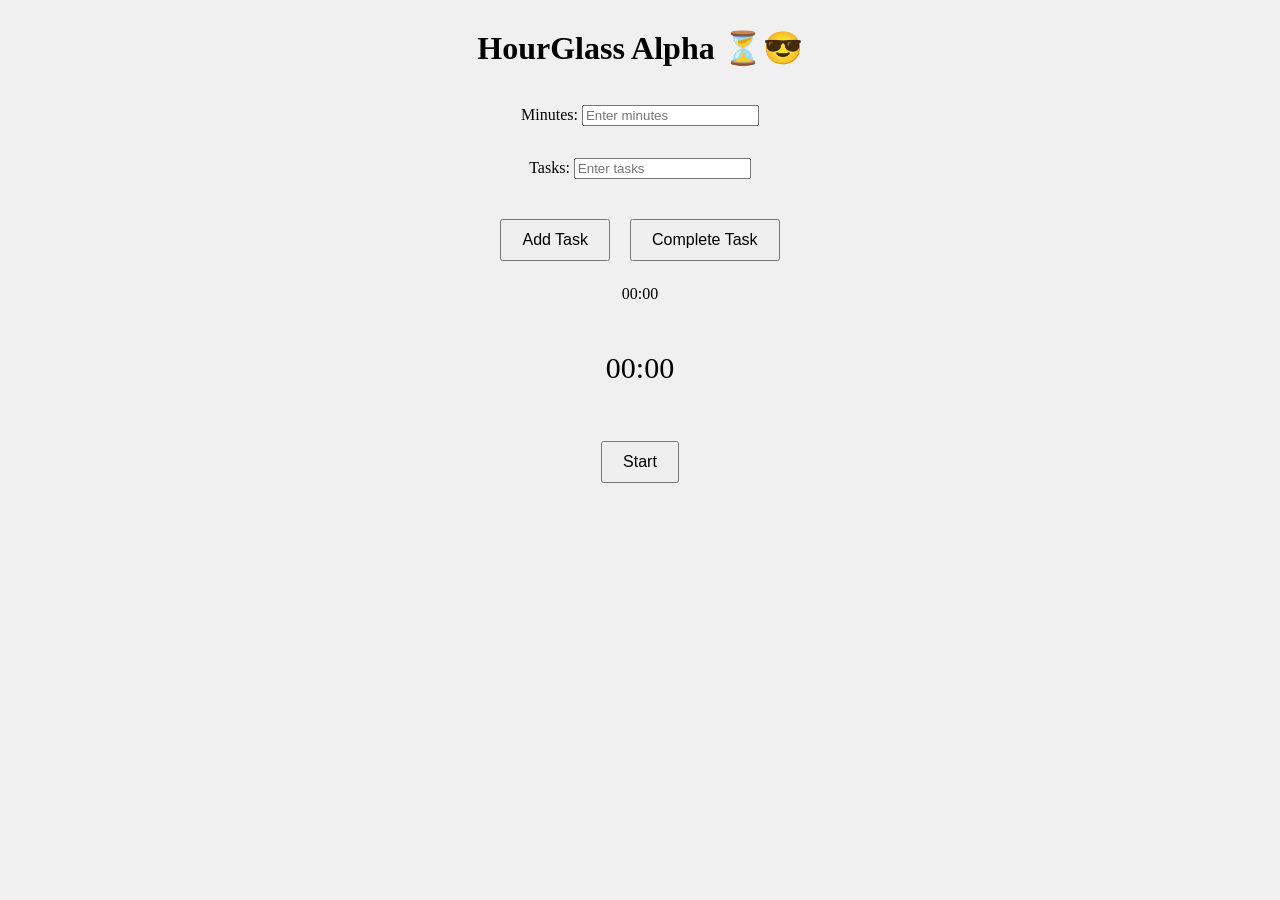
==== hourglass.html @ 82bea5c6 "Add files via upload" ====
<head>
    <title>Countdown Timer</title>
    <style>
        body {
            display: flex;
            flex-direction: column;
            align-items: center;
            justify-content: center;
            background-color: #f0f0f0;
        }
        #tasktimer {
            font-size: 30px;
            margin: 16px;
        }
        button {
            padding: 10px 20px;
            font-size: 16px;
            margin: 8px;
        }
    </style>
</head>
<body>
    <h1>HourGlass Alpha ⏳😎</h1>
    <p>Minutes: <input type="number" id="minutesInput" placeholder="Enter minutes" min="1">
    </p>

    <p>Tasks: <input type="number" id="tasksInput" placeholder="Enter tasks" min="0">
    </p>

        <!--<div id="taskInputs">
            <input type="text" class="task-input1" placeholder="Enter task #1"> 
            <input type="text" class="task-input2" placeholder="Enter task #2">
            <input type="text" class="task-input3" placeholder="Enter task #3"> 
        </div>
        -->

        <p>
        <button onclick="addTask()">Add  Task</button>
        <button onclick="completeTask()">Complete Task</button>
    </p>

    <div id="timer">00:00</div>
    <p><div id="tasktimer">00:00</div></p>
    
    <button id="start" onclick="toggleTimer()">Start</button>

    <script>
        let timerInterval;
        let timeRemaining;
        let isPaused = true;
        let countTasks=3;

        function toggleTimer() {
            const minutesInput = document.getElementById('minutesInput').value;
            if (isPaused) {
                if (!timerInterval) {
                    timeRemaining = parseInt(minutesInput) * 60;
                }
                timerInterval = setInterval(updateTimer, 1000);
                isPaused = false;
                document.getElementById('start').textContent = 'Pause'
            } else {
                clearInterval(timerInterval);
                timerInterval = null;
                isPaused = true;
                document.getElementById('start').textContent = 'Start'
            }
        }


        function addTask() {
            countTasks++;
            document.getElementById('tasksInput').value = countTasks;
            /*const newInput = document.createElement('input');
            newInput.type = 'text';
            newInput.className = 'task-input'+countTasks;
            newInput.placeholder = 'Enter task #'+countTasks; */

        }


        function completeTask() {
            countTasks-=1;
            document.getElementById('tasksInput').value = countTasks;   
        }

        function updateTimer() {
            if (timeRemaining <= 0) {
                clearInterval(timerInterval);
                timerInterval = null;
                //alert("Time's up!");
                return;
            }

            timeRemaining--;
            const minutes = Math.floor(timeRemaining / 60);
            const seconds = timeRemaining % 60;

            taskTimeRemaining=Math.floor(timeRemaining/countTasks);
            const taskminutes = Math.floor(taskTimeRemaining / 60);
            const taskseconds = Math.floor(taskTimeRemaining % 60);


            document.getElementById('timer').textContent = 
                `${minutes.toString().padStart(2, '0')}:${seconds.toString().padStart(2, '0')}`;


            document.getElementById('tasktimer').textContent = 
                `${taskminutes.toString().padStart(2, '0')}:${taskseconds.toString().padStart(2, '0')}`; 
        }
    </script>
</body>
</html>
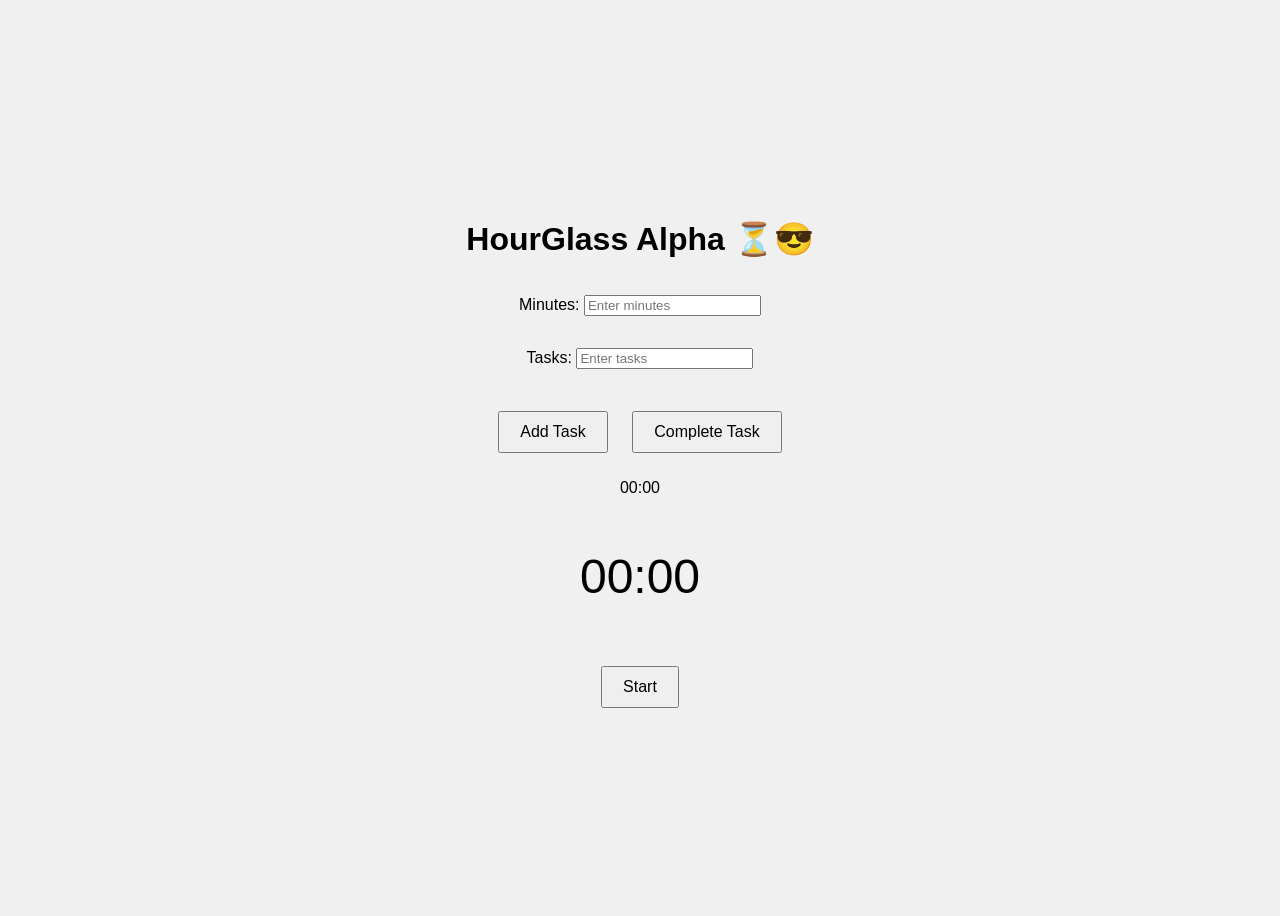
==== commit 7eaff706: "Update font" ====
--- a/hourglass.html
+++ b/hourglass.html
@@ -2,20 +2,22 @@
     <title>Countdown Timer</title>
     <style>
         body {
+            font-family: Arial, sans-serif;
             display: flex;
             flex-direction: column;
             align-items: center;
             justify-content: center;
+            height: 100vh;
             background-color: #f0f0f0;
         }
         #tasktimer {
-            font-size: 30px;
-            margin: 16px;
+            font-size: 48px;
+            margin: 20px;
         }
         button {
             padding: 10px 20px;
             font-size: 16px;
-            margin: 8px;
+            margin: 10px;
         }
     </style>
 </head>
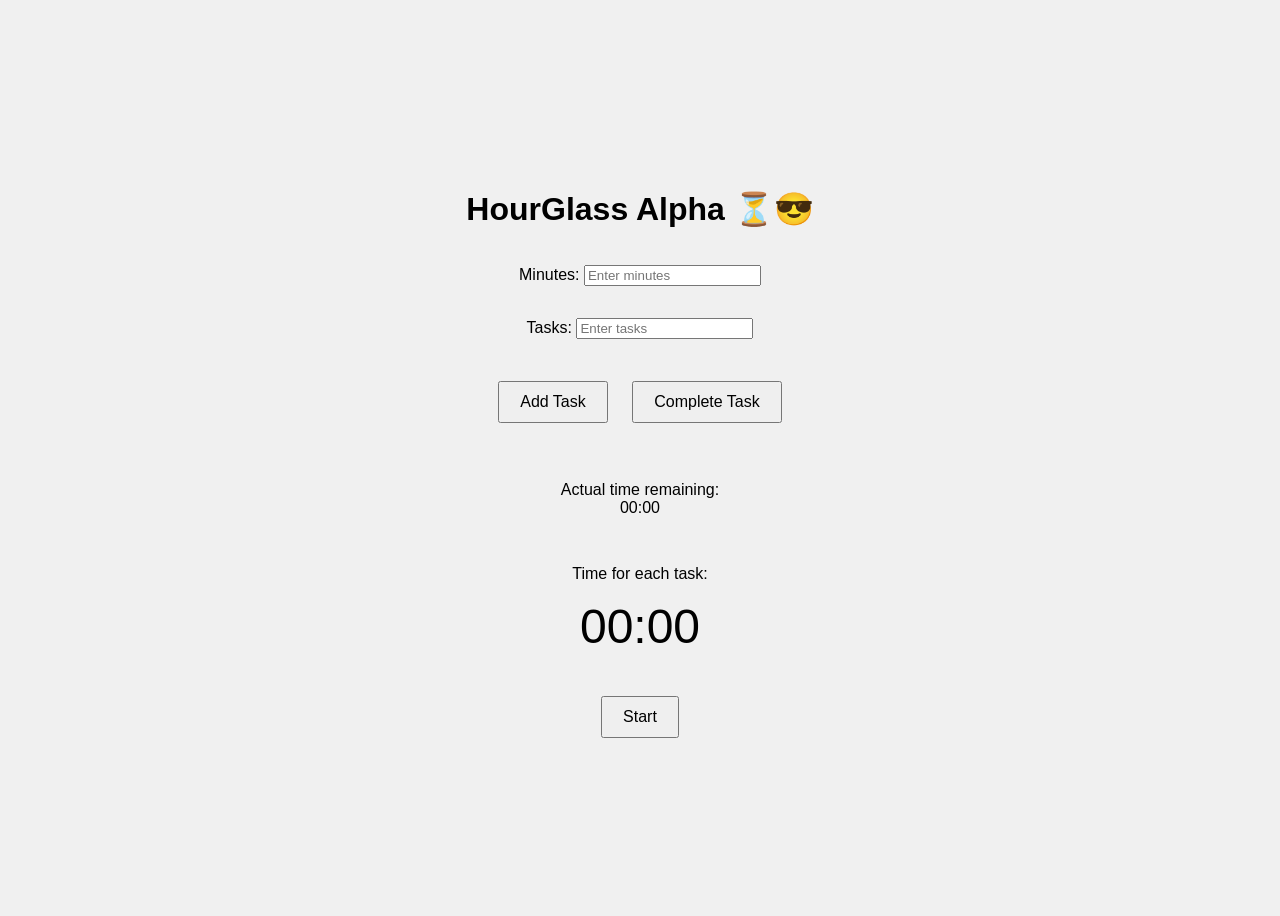
==== commit 452d0d51: "Update hourglass.html" ====
--- a/hourglass.html
+++ b/hourglass.html
@@ -12,7 +12,7 @@
         }
         #tasktimer {
             font-size: 48px;
-            margin: 20px;
+            margin: 4x;
         }
         button {
             padding: 10px 20px;
@@ -22,7 +22,7 @@
     </style>
 </head>
 <body>
-    <h1>HourGlass Alpha ⏳😎</h1>
+    <h1 id="title">HourGlass Alpha ⏳😎</h1>
     <p>Minutes: <input type="number" id="minutesInput" placeholder="Enter minutes" min="1">
     </p>
 
@@ -40,9 +40,14 @@
         <button onclick="addTask()">Add  Task</button>
         <button onclick="completeTask()">Complete Task</button>
     </p>
+    <p></p>
+    Actual time remaining:
+    <div id="timer">00:00</div>
+</p>
 
-    <div id="timer">00:00</div>
-    <p><div id="tasktimer">00:00</div></p>
+
+    <p>
+        Time for each task:<div id="tasktimer">00:00</div></p>
     
     <button id="start" onclick="toggleTimer()">Start</button>
 
@@ -90,7 +95,7 @@
             if (timeRemaining <= 0) {
                 clearInterval(timerInterval);
                 timerInterval = null;
-                //alert("Time's up!");
+                document.getElementById('title').textContent = 'HourGlass Alpha ⏳😵'
                 return;
             }
 
@@ -104,12 +109,12 @@
 
 
             document.getElementById('timer').textContent = 
-                `${minutes.toString().padStart(2, '0')}:${seconds.toString().padStart(2, '0')}`;
+                `${minutes.toString()}:${seconds.toString().padStart(2, '0')}`;
 
 
             document.getElementById('tasktimer').textContent = 
-                `${taskminutes.toString().padStart(2, '0')}:${taskseconds.toString().padStart(2, '0')}`; 
-        }
+                `${taskminutes.toString()}:${taskseconds.toString().padStart(2, '0')}`; 
+        }a
     </script>
 </body>
 </html>
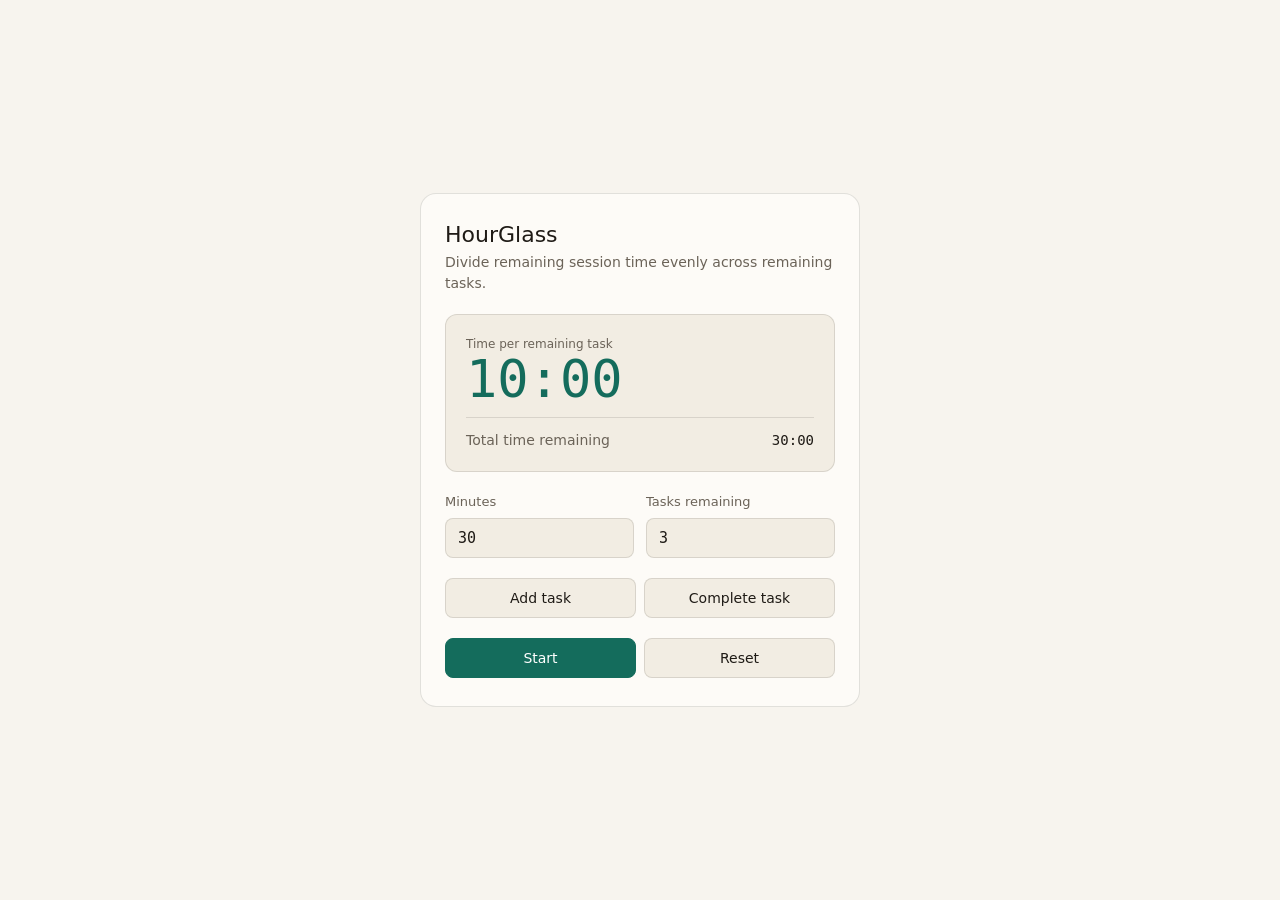
==== commit b48091d8: "Rebuild opt-out guide as an accessible interactive workbench, unslop UI, and fix site defects" ====
--- a/hourglass.html
+++ b/hourglass.html
@@ -1,120 +1,352 @@
+<!DOCTYPE html>
+<html lang="en">
 <head>
-    <title>Countdown Timer</title>
-    <style>
-        body {
-            font-family: Arial, sans-serif;
-            display: flex;
-            flex-direction: column;
-            align-items: center;
-            justify-content: center;
-            height: 100vh;
-            background-color: #f0f0f0;
-        }
-        #tasktimer {
-            font-size: 48px;
-            margin: 4x;
-        }
-        button {
-            padding: 10px 20px;
-            font-size: 16px;
-            margin: 10px;
-        }
-    </style>
+  <meta charset="UTF-8">
+  <meta name="viewport" content="width=device-width, initial-scale=1">
+  <meta name="color-scheme" content="light dark">
+  <title>HourGlass — Task Pacing Timer</title>
+  <style>
+    :root {
+      --bg-light: #f7f4ee;
+      --card-light: #fdfbf7;
+      --raised-light: #f2ede3;
+      --border-light: rgba(31, 27, 22, 0.12);
+      --text-light: #1f1b16;
+      --muted-light: #6b6358;
+      --accent-light: #146c5c;
+      --accent-ink-light: #ffffff;
+
+      --bg-dark: #141415;
+      --card-dark: #19191b;
+      --raised-dark: #232325;
+      --border-dark: rgba(237, 237, 237, 0.12);
+      --text-dark: #ededed;
+      --muted-dark: #8c8c93;
+      --accent-dark: #4cc38a;
+      --accent-ink-dark: #0d1f17;
+
+      --bg: var(--bg-light);
+      --card: var(--card-light);
+      --raised: var(--raised-light);
+      --border: var(--border-light);
+      --text: var(--text-light);
+      --muted: var(--muted-light);
+      --accent: var(--accent-light);
+      --accent-ink: var(--accent-ink-light);
+
+      color-scheme: light dark;
+    }
+
+    @media (prefers-color-scheme: dark) {
+      :root {
+        --bg: var(--bg-dark);
+        --card: var(--card-dark);
+        --raised: var(--raised-dark);
+        --border: var(--border-dark);
+        --text: var(--text-dark);
+        --muted: var(--muted-dark);
+        --accent: var(--accent-dark);
+        --accent-ink: var(--accent-ink-dark);
+      }
+    }
+
+    @supports (color: light-dark(white, black)) {
+      :root {
+        --bg: light-dark(var(--bg-light), var(--bg-dark));
+        --card: light-dark(var(--card-light), var(--card-dark));
+        --raised: light-dark(var(--raised-light), var(--raised-dark));
+        --border: light-dark(var(--border-light), var(--border-dark));
+        --text: light-dark(var(--text-light), var(--text-dark));
+        --muted: light-dark(var(--muted-light), var(--muted-dark));
+        --accent: light-dark(var(--accent-light), var(--accent-dark));
+        --accent-ink: light-dark(var(--accent-ink-light), var(--accent-ink-dark));
+      }
+    }
+
+    *, *::before, *::after { box-sizing: border-box; }
+
+    body {
+      margin: 0;
+      min-block-size: 100vh;
+      display: grid;
+      place-items: center;
+      padding: 24px;
+      font-family: ui-sans-serif, -apple-system, BlinkMacSystemFont, "Segoe UI", system-ui, sans-serif;
+      background-color: var(--bg);
+      color: var(--text);
+      line-height: 1.5;
+    }
+
+    main {
+      inline-size: min(440px, 100%);
+      padding: 28px 24px;
+      background-color: var(--card);
+      border: 1px solid var(--border);
+      border-radius: 16px;
+      display: flex;
+      flex-direction: column;
+      gap: 20px;
+    }
+
+    h1 {
+      margin: 0;
+      font-size: 1.375rem;
+      font-weight: 500;
+      line-height: 1.2;
+    }
+
+    .subtitle {
+      margin: 4px 0 0;
+      font-size: 0.875rem;
+      color: var(--muted);
+    }
+
+    .readout {
+      padding: 20px;
+      background-color: var(--raised);
+      border: 1px solid var(--border);
+      border-radius: 12px;
+      display: flex;
+      flex-direction: column;
+      gap: 12px;
+    }
+
+    .readout-label {
+      font-size: 0.75rem;
+      color: var(--muted);
+    }
+
+    #tasktimer {
+      font-family: ui-monospace, "SFMono-Regular", Menlo, Consolas, monospace;
+      font-size: clamp(2.5rem, 2rem + 2vw, 3.25rem);
+      font-weight: 500;
+      line-height: 1;
+      font-variant-numeric: tabular-nums;
+      color: var(--accent);
+    }
+
+    .total-row {
+      display: flex;
+      justify-content: space-between;
+      align-items: baseline;
+      padding-top: 12px;
+      border-top: 1px solid var(--border);
+      font-size: 0.875rem;
+      color: var(--muted);
+    }
+
+    #timer {
+      font-family: ui-monospace, "SFMono-Regular", Menlo, Consolas, monospace;
+      font-variant-numeric: tabular-nums;
+      color: var(--text);
+      font-weight: 500;
+    }
+
+    .inputs {
+      display: grid;
+      grid-template-columns: 1fr 1fr;
+      gap: 12px;
+    }
+
+    label {
+      display: flex;
+      flex-direction: column;
+      gap: 6px;
+      font-size: 0.8125rem;
+      color: var(--muted);
+      font-weight: 500;
+    }
+
+    input[type="number"] {
+      inline-size: 100%;
+      min-block-size: 40px;
+      padding: 8px 12px;
+      border-radius: 8px;
+      border: 1px solid var(--border);
+      background-color: var(--raised);
+      color: var(--text);
+      font-family: ui-monospace, "SFMono-Regular", Menlo, Consolas, monospace;
+      font-size: 0.9375rem;
+    }
+
+    .controls {
+      display: flex;
+      gap: 8px;
+      flex-wrap: wrap;
+    }
+
+    button {
+      flex: 1;
+      min-block-size: 40px;
+      padding: 8px 14px;
+      border-radius: 8px;
+      border: 1px solid var(--border);
+      background-color: var(--raised);
+      color: var(--text);
+      font-family: inherit;
+      font-size: 0.875rem;
+      font-weight: 500;
+      cursor: pointer;
+    }
+
+    button.primary {
+      background-color: var(--accent);
+      border-color: var(--accent);
+      color: var(--accent-ink);
+    }
+
+    :where(button, input):focus-visible {
+      outline: 2px solid var(--accent);
+      outline-offset: 2px;
+    }
+  </style>
 </head>
 <body>
-    <h1 id="title">HourGlass Alpha ⏳😎</h1>
-    <p>Minutes: <input type="number" id="minutesInput" placeholder="Enter minutes" min="1">
-    </p>
-
-    <p>Tasks: <input type="number" id="tasksInput" placeholder="Enter tasks" min="0">
-    </p>
-
-        <!--<div id="taskInputs">
-            <input type="text" class="task-input1" placeholder="Enter task #1"> 
-            <input type="text" class="task-input2" placeholder="Enter task #2">
-            <input type="text" class="task-input3" placeholder="Enter task #3"> 
-        </div>
-        -->
-
-        <p>
-        <button onclick="addTask()">Add  Task</button>
-        <button onclick="completeTask()">Complete Task</button>
-    </p>
-    <p></p>
-    Actual time remaining:
-    <div id="timer">00:00</div>
-</p>
-
-
-    <p>
-        Time for each task:<div id="tasktimer">00:00</div></p>
-    
-    <button id="start" onclick="toggleTimer()">Start</button>
-
-    <script>
-        let timerInterval;
-        let timeRemaining;
-        let isPaused = true;
-        let countTasks=3;
-
-        function toggleTimer() {
-            const minutesInput = document.getElementById('minutesInput').value;
-            if (isPaused) {
-                if (!timerInterval) {
-                    timeRemaining = parseInt(minutesInput) * 60;
-                }
-                timerInterval = setInterval(updateTimer, 1000);
-                isPaused = false;
-                document.getElementById('start').textContent = 'Pause'
-            } else {
-                clearInterval(timerInterval);
-                timerInterval = null;
-                isPaused = true;
-                document.getElementById('start').textContent = 'Start'
-            }
-        }
-
-
-        function addTask() {
-            countTasks++;
-            document.getElementById('tasksInput').value = countTasks;
-            /*const newInput = document.createElement('input');
-            newInput.type = 'text';
-            newInput.className = 'task-input'+countTasks;
-            newInput.placeholder = 'Enter task #'+countTasks; */
-
-        }
-
-
-        function completeTask() {
-            countTasks-=1;
-            document.getElementById('tasksInput').value = countTasks;   
-        }
-
-        function updateTimer() {
-            if (timeRemaining <= 0) {
-                clearInterval(timerInterval);
-                timerInterval = null;
-                document.getElementById('title').textContent = 'HourGlass Alpha ⏳😵'
-                return;
-            }
-
-            timeRemaining--;
-            const minutes = Math.floor(timeRemaining / 60);
-            const seconds = timeRemaining % 60;
-
-            taskTimeRemaining=Math.floor(timeRemaining/countTasks);
-            const taskminutes = Math.floor(taskTimeRemaining / 60);
-            const taskseconds = Math.floor(taskTimeRemaining % 60);
-
-
-            document.getElementById('timer').textContent = 
-                `${minutes.toString()}:${seconds.toString().padStart(2, '0')}`;
-
-
-            document.getElementById('tasktimer').textContent = 
-                `${taskminutes.toString()}:${taskseconds.toString().padStart(2, '0')}`; 
-        }a
-    </script>
+  <main>
+    <header>
+      <h1 id="title">HourGlass</h1>
+      <p class="subtitle">Divide remaining session time evenly across remaining tasks.</p>
+    </header>
+
+    <div class="readout" aria-live="off">
+      <div>
+        <div class="readout-label">Time per remaining task</div>
+        <div id="tasktimer">10:00</div>
+      </div>
+      <div class="total-row">
+        <span>Total time remaining</span>
+        <span id="timer">30:00</span>
+      </div>
+    </div>
+
+    <div class="inputs">
+      <label for="minutesInput">
+        Minutes
+        <input type="number" id="minutesInput" value="30" min="1" max="1440">
+      </label>
+      <label for="tasksInput">
+        Tasks remaining
+        <input type="number" id="tasksInput" value="3" min="0" max="999">
+      </label>
+    </div>
+
+    <div class="controls">
+      <button type="button" id="addTaskBtn">Add task</button>
+      <button type="button" id="completeTaskBtn">Complete task</button>
+    </div>
+
+    <div class="controls">
+      <button type="button" id="startBtn" class="primary">Start</button>
+      <button type="button" id="resetBtn">Reset</button>
+    </div>
+  </main>
+
+  <script>
+    (function () {
+      "use strict";
+
+      var minutesEl = document.getElementById("minutesInput");
+      var tasksEl = document.getElementById("tasksInput");
+      var timerEl = document.getElementById("timer");
+      var taskTimerEl = document.getElementById("tasktimer");
+      var titleEl = document.getElementById("title");
+      var startBtn = document.getElementById("startBtn");
+      var resetBtn = document.getElementById("resetBtn");
+      var addTaskBtn = document.getElementById("addTaskBtn");
+      var completeTaskBtn = document.getElementById("completeTaskBtn");
+
+      var timerInterval = null;
+      var timeRemaining = 30 * 60;
+      var hasStarted = false;
+      var countTasks = 3;
+
+      function formatClock(totalSeconds) {
+        var safe = Math.max(0, Math.floor(totalSeconds));
+        var mins = Math.floor(safe / 60);
+        var secs = safe % 60;
+        return mins + ":" + String(secs).padStart(2, "0");
+      }
+
+      function render() {
+        timerEl.textContent = formatClock(timeRemaining);
+        if (countTasks <= 0) {
+          taskTimerEl.textContent = "Done";
+        } else {
+          taskTimerEl.textContent = formatClock(timeRemaining / countTasks);
+        }
+        tasksEl.value = String(countTasks);
+      }
+
+      function stopTimer() {
+        if (timerInterval) {
+          clearInterval(timerInterval);
+          timerInterval = null;
+        }
+        startBtn.textContent = "Start";
+      }
+
+      function tick() {
+        if (timeRemaining <= 0) {
+          stopTimer();
+          titleEl.textContent = "HourGlass — Time up";
+          render();
+          return;
+        }
+        timeRemaining -= 1;
+        render();
+      }
+
+      startBtn.addEventListener("click", function () {
+        if (timerInterval) {
+          stopTimer();
+          return;
+        }
+        if (!hasStarted || timeRemaining <= 0) {
+          var mins = parseInt(minutesEl.value, 10);
+          timeRemaining = (Number.isFinite(mins) && mins > 0 ? mins : 1) * 60;
+          hasStarted = true;
+        }
+        titleEl.textContent = "HourGlass";
+        timerInterval = setInterval(tick, 1000);
+        startBtn.textContent = "Pause";
+        render();
+      });
+
+      resetBtn.addEventListener("click", function () {
+        stopTimer();
+        hasStarted = false;
+        var mins = parseInt(minutesEl.value, 10);
+        timeRemaining = (Number.isFinite(mins) && mins > 0 ? mins : 30) * 60;
+        titleEl.textContent = "HourGlass";
+        render();
+      });
+
+      addTaskBtn.addEventListener("click", function () {
+        countTasks += 1;
+        render();
+      });
+
+      completeTaskBtn.addEventListener("click", function () {
+        countTasks = Math.max(0, countTasks - 1);
+        render();
+      });
+
+      tasksEl.addEventListener("input", function () {
+        var val = parseInt(tasksEl.value, 10);
+        countTasks = Number.isFinite(val) && val >= 0 ? val : 0;
+        render();
+      });
+
+      minutesEl.addEventListener("change", function () {
+        if (!hasStarted) {
+          var mins = parseInt(minutesEl.value, 10);
+          timeRemaining = (Number.isFinite(mins) && mins > 0 ? mins : 1) * 60;
+          render();
+        }
+      });
+
+      render();
+    })();
+  </script>
 </body>
 </html>
